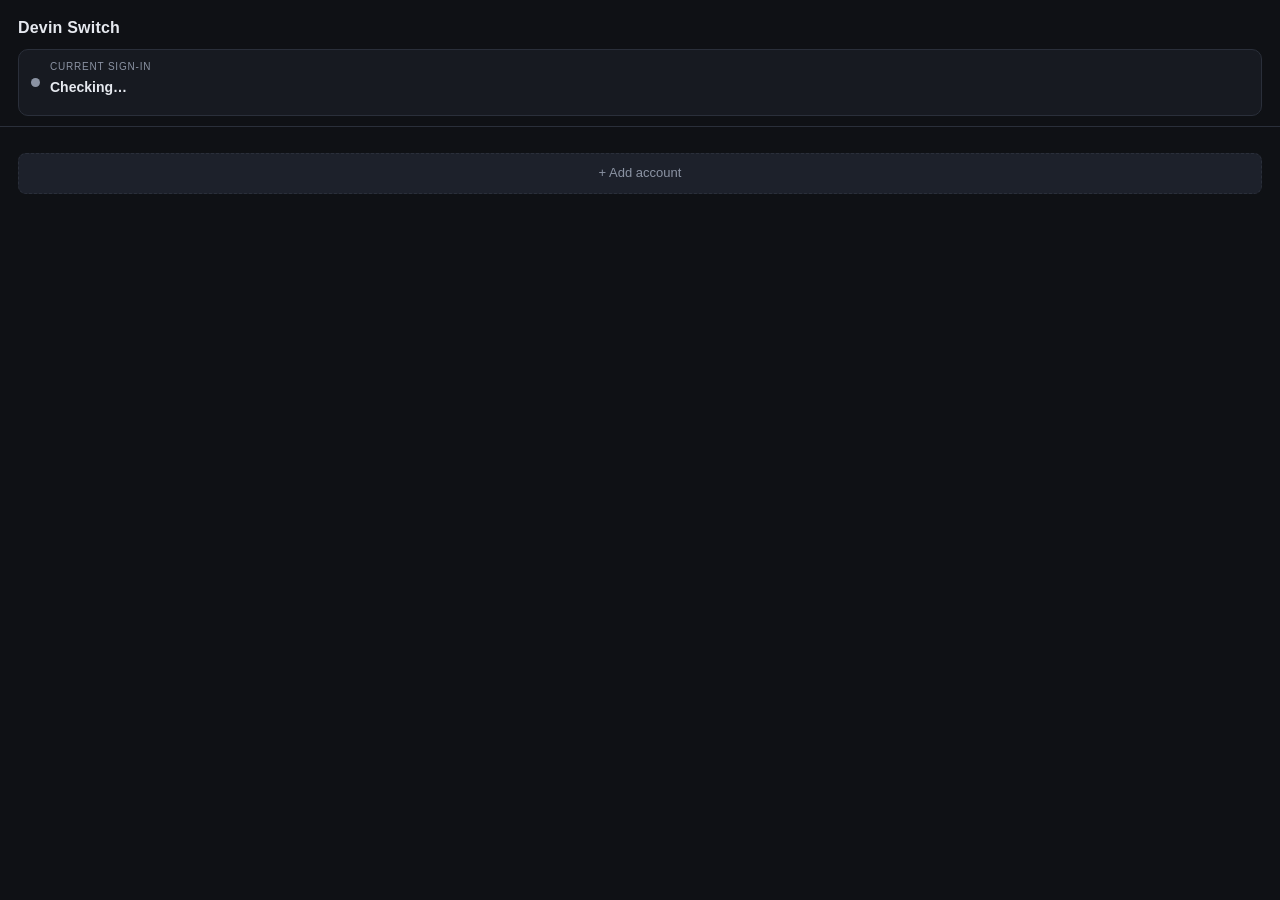
==== src/index.html @ ec108eb2 "fix: label the current-sign-in banner so it doesn't read as a profile card The top banner shows the " ====
<!doctype html>
<html lang="en">
<head>
  <meta charset="utf-8">
  <meta name="viewport" content="width=device-width, initial-scale=1">
  <title>Devin Switch</title>
  <link rel="stylesheet" href="styles.css">
</head>
<body>
  <header>
    <h1>Devin Switch</h1>
    <div id="current" class="current">
      <span class="dot" id="currentDot"></span>
      <div class="current-text">
        <div id="currentTag" class="curtag">CURRENT SIGN-IN</div>
        <div id="currentLabel">Checking…</div>
        <div id="currentSub" class="sub"></div>
        <div id="currentQuota" class="quota"></div>
      </div>
    </div>
  </header>

  <main>
    <div id="warnBanner" class="warn hidden"></div>
    <section id="profiles" class="profiles"></section>
    <button id="addBtn" class="add">+ Add account</button>
  </main>

  <!-- Add account sheet -->
  <div id="sheet" class="sheet hidden">
    <div class="sheet-card">
      <h2>Add account</h2>

      <div class="tabs">
        <button class="tab active" data-tab="login">Browser sign-in</button>
        <button class="tab" data-tab="current">Save current</button>
        <button class="tab" data-tab="token">Paste token</button>
      </div>

      <div class="tabpane" id="tab-login">
        <p class="hint">Sign in with a browser. The page asks which account to
        use — your existing devin.ai session won't auto-apply. You may open
        the link in any browser or an incognito window.</p>
        <p class="hint">The new profile is named after the account's email —
        rename it from the card afterwards if you like.</p>
        <button id="startLogin" class="primary">Start sign-in</button>
        <div id="loginWait" class="hidden">
          <p class="wait-text">Waiting for sign-in…</p>
          <div class="linkrow">
            <input id="loginUrl" readonly>
            <button id="copyUrl">Copy</button>
            <button id="openUrl">Open</button>
          </div>
          <details class="manual">
            <summary>Or run in a terminal instead</summary>
            <code id="loginHint"></code>
          </details>
          <button id="cancelLogin" class="ghost">Cancel</button>
        </div>
      </div>

      <div class="tabpane hidden" id="tab-current">
        <p class="hint">Save the account the devin CLI is signed in as right
        now. It's named after the account's email automatically.</p>
        <button id="saveCurrent" class="primary">Save current sign-in</button>
      </div>

      <div class="tabpane hidden" id="tab-token">
        <p class="hint">Paste a <code>devin-session-token$…</code> from the
        sign-in page of a logged-in devin.ai session (any browser profile).</p>
        <div class="field">
          <label>Token</label>
          <input id="tokenValue" placeholder="devin-session-token$…" autocomplete="off">
        </div>
        <button id="saveToken" class="primary">Save token</button>
      </div>

      <button id="closeSheet" class="close">✕</button>
    </div>
  </div>

  <div id="toast" class="toast hidden"></div>
  <script src="app.js"></script>
</body>
</html>
---- src/styles.css ----
:root {
  --bg: #0f1115;
  --card: #171a21;
  --card2: #1d212b;
  --border: #2a2f3a;
  --text: #e6e9ef;
  --sub: #8b93a3;
  --accent: #5b6cff;
  --accent2: #7c86ff;
  --green: #3fb950;
  --amber: #d29922;
  --red: #f85149;
}

* { box-sizing: border-box; }
html, body { margin: 0; height: 100%; }
body {
  background: var(--bg);
  color: var(--text);
  font: 14px/1.45 -apple-system, "SF Pro", "Segoe UI", Roboto, sans-serif;
  display: flex;
  flex-direction: column;
}
.hidden { display: none !important; }

header {
  padding: 16px 18px 10px;
  border-bottom: 1px solid var(--border);
}
h1 { font-size: 16px; margin: 0 0 10px; font-weight: 600; letter-spacing: .2px; }

.current {
  display: flex; align-items: center; gap: 10px;
  background: var(--card); border: 1px solid var(--border);
  border-radius: 10px; padding: 10px 12px;
}
.dot { width: 9px; height: 9px; border-radius: 50%; background: var(--sub); flex: none; }
.dot.on { background: var(--green); }
.current-text { min-width: 0; }
.curtag {
  font-size: 10px; letter-spacing: .08em; color: var(--sub);
  margin-bottom: 2px;
}
#currentLabel { font-weight: 600; }
.sub { color: var(--sub); font-size: 12px; overflow: hidden; text-overflow: ellipsis; white-space: nowrap; }

.quota { margin-top: 8px; }
.qrow {
  display: flex; align-items: center; gap: 8px;
  font-size: 11px; margin-bottom: 5px;
}
.qlab { width: 42px; flex: none; color: var(--sub); }
.qbar {
  flex: 0 0 90px; height: 6px; border-radius: 3px;
  background: rgba(128,140,160,.18); overflow: hidden;
}
.qbar > i { display: block; height: 100%; border-radius: 3px; }
.qbar > i.ok { background: var(--green); }
.qbar > i.warn { background: var(--amber); }
.qbar > i.low { background: var(--red); }
.qval { color: var(--sub); white-space: nowrap; }
.qfoot { font-size: 11px; color: var(--sub); margin-top: 2px; }

main { padding: 14px 18px; overflow-y: auto; flex: 1; }

.warn {
  background: rgba(210,153,34,.12); border: 1px solid rgba(210,153,34,.4);
  color: #e8c268; border-radius: 8px; padding: 9px 12px; margin-bottom: 12px;
  font-size: 12.5px;
}

.profiles { display: flex; flex-direction: column; gap: 10px; }
.profile {
  background: var(--card); border: 1px solid var(--border);
  border-radius: 10px; padding: 12px 14px;
}
.profile.active { border-color: rgba(63,185,80,.55); }
.profile .top { display: flex; align-items: center; gap: 8px; }
.profile .name { font-weight: 600; }
.badge {
  font-size: 10.5px; padding: 1px 7px; border-radius: 20px;
  background: rgba(63,185,80,.15); color: var(--green);
  border: 1px solid rgba(63,185,80,.4); font-weight: 600;
}
.profile .meta { color: var(--sub); font-size: 12.5px; margin-top: 3px; }
.profile .note { color: var(--sub); font-size: 12px; margin-top: 4px; font-style: italic; }
.actions { display: flex; gap: 8px; margin-top: 10px; }

button {
  font: inherit; color: var(--text); background: var(--card2);
  border: 1px solid var(--border); border-radius: 8px;
  padding: 6px 12px; cursor: pointer; font-size: 12.5px;
}
button:hover { border-color: #3a4152; background: #232834; }
button.primary, button.use { background: var(--accent); border-color: var(--accent); color: #fff; }
button.primary:hover, button.use:hover { background: var(--accent2); border-color: var(--accent2); }
button.danger { color: #ff8a80; }
button.danger:hover { border-color: var(--red); }
button.ghost { background: transparent; }
button:disabled { opacity: .5; cursor: default; }

.add {
  width: 100%; margin-top: 12px; padding: 10px;
  border-style: dashed; color: var(--sub); font-size: 13px;
}
.add:hover { color: var(--text); }

.sheet {
  position: fixed; inset: 0; background: rgba(0,0,0,.55);
  display: grid; place-items: center; z-index: 10;
}
.sheet-card {
  position: relative; width: 440px; max-width: 92vw;
  background: var(--card); border: 1px solid var(--border);
  border-radius: 12px; padding: 18px;
}
.sheet-card h2 { margin: 0 0 12px; font-size: 15px; }
.sheet-card .close {
  position: absolute; top: 12px; right: 12px;
  border: none; background: none; color: var(--sub); font-size: 14px;
}
.tabs { display: flex; gap: 6px; margin-bottom: 12px; }
.tab { font-size: 12px; padding: 5px 10px; }
.tab.active { border-color: var(--accent); color: var(--accent2); }
.hint { color: var(--sub); font-size: 12.5px; margin: 0 0 12px; }
.hint code { color: var(--text); }
.field { margin-bottom: 10px; }
.field label { display: block; font-size: 12px; color: var(--sub); margin-bottom: 4px; }
.field input {
  width: 100%; background: var(--bg); color: var(--text);
  border: 1px solid var(--border); border-radius: 7px; padding: 7px 10px;
  font: inherit; font-size: 13px;
}
.field input:focus { outline: none; border-color: var(--accent); }

.wait-text { color: var(--amber); font-size: 13px; margin: 12px 0 8px; }
.linkrow { display: flex; gap: 6px; }
.linkrow input {
  flex: 1; min-width: 0; background: var(--bg); color: var(--sub);
  border: 1px solid var(--border); border-radius: 7px; padding: 6px 8px;
  font-size: 11px; font-family: ui-monospace, monospace;
}
details.manual { margin: 12px 0; font-size: 12px; color: var(--sub); }
details.manual code {
  display: block; margin-top: 6px; padding: 8px; background: var(--bg);
  border-radius: 6px; font-size: 11px; word-break: break-all; user-select: all;
}

.toast {
  position: fixed; bottom: 18px; left: 50%; transform: translateX(-50%);
  background: var(--card2); border: 1px solid var(--border);
  border-radius: 8px; padding: 9px 16px; font-size: 13px; z-index: 20;
  max-width: 90vw;
}
.toast.err { border-color: rgba(248,81,73,.5); color: #ff9d95; }
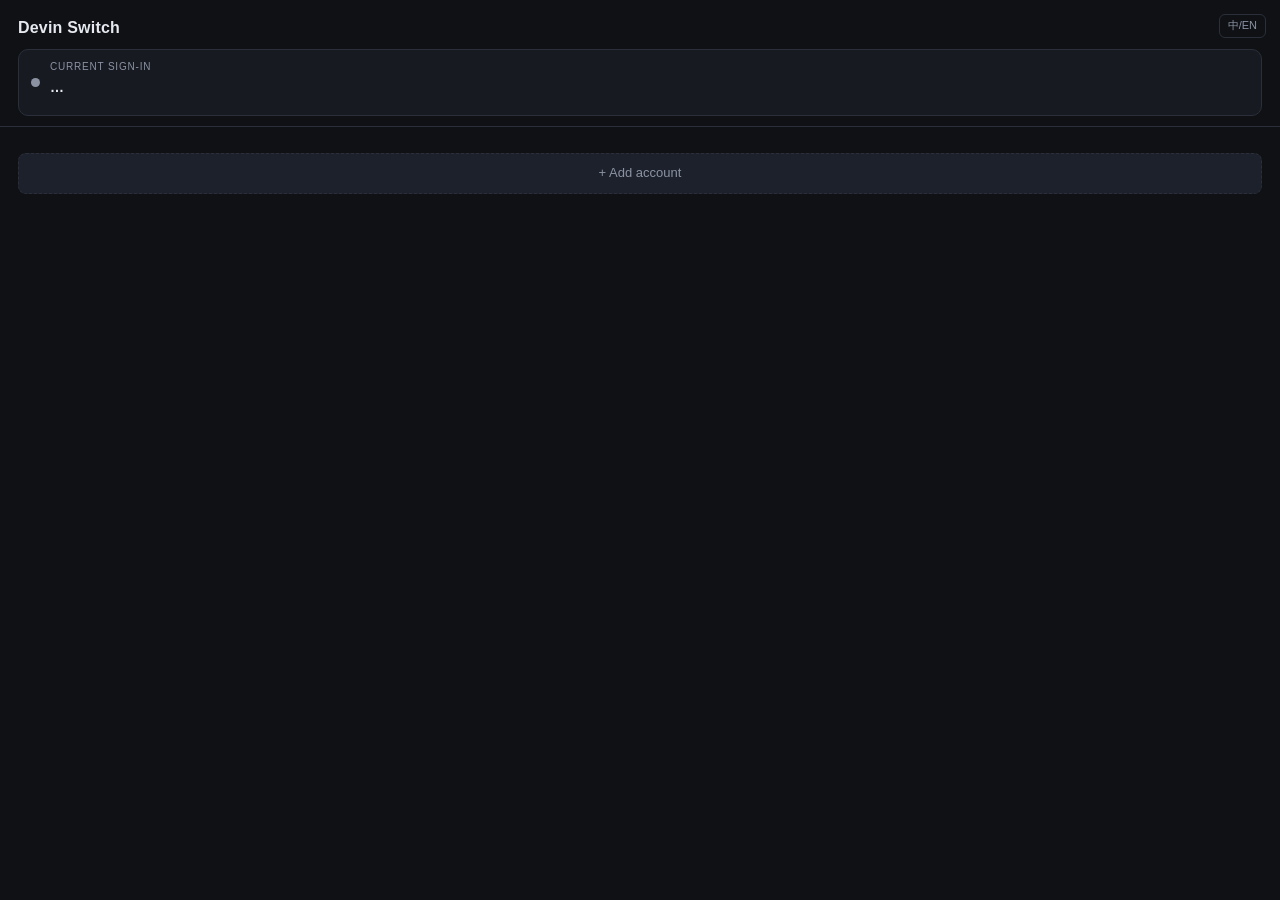
==== commit 850ed7d0: "feat: real manual login URL for dsw + zh/en UI toggle - dsw login now runs the CLI's true manual flo" ====
--- a/src/index.html
+++ b/src/index.html
@@ -9,11 +9,12 @@
 <body>
   <header>
     <h1>Devin Switch</h1>
+    <button id="langBtn" class="lang">中/EN</button>
     <div id="current" class="current">
       <span class="dot" id="currentDot"></span>
       <div class="current-text">
-        <div id="currentTag" class="curtag">CURRENT SIGN-IN</div>
-        <div id="currentLabel">Checking…</div>
+        <div id="currentTag" class="curtag" data-i18n="currentTag">CURRENT SIGN-IN</div>
+        <div id="currentLabel">…</div>
         <div id="currentSub" class="sub"></div>
         <div id="currentQuota" class="quota"></div>
       </div>
@@ -23,56 +24,57 @@
   <main>
     <div id="warnBanner" class="warn hidden"></div>
     <section id="profiles" class="profiles"></section>
-    <button id="addBtn" class="add">+ Add account</button>
+    <button id="addBtn" class="add" data-i18n="addAccount">+ Add account</button>
   </main>
 
   <!-- Add account sheet -->
   <div id="sheet" class="sheet hidden">
     <div class="sheet-card">
-      <h2>Add account</h2>
+      <h2 data-i18n="addTitle">Add account</h2>
 
       <div class="tabs">
-        <button class="tab active" data-tab="login">Browser sign-in</button>
-        <button class="tab" data-tab="current">Save current</button>
-        <button class="tab" data-tab="token">Paste token</button>
+        <button class="tab active" data-tab="login" data-i18n="tabLogin">Browser sign-in</button>
+        <button class="tab" data-tab="current" data-i18n="tabCurrent">Save current</button>
+        <button class="tab" data-tab="token" data-i18n="tabToken">Paste token</button>
       </div>
 
       <div class="tabpane" id="tab-login">
-        <p class="hint">Sign in with a browser. The page asks which account to
-        use — your existing devin.ai session won't auto-apply. You may open
-        the link in any browser or an incognito window.</p>
-        <p class="hint">The new profile is named after the account's email —
-        rename it from the card afterwards if you like.</p>
-        <button id="startLogin" class="primary">Start sign-in</button>
+        <p class="hint" data-i18n="loginHint">Sign in with a browser. The page asks which
+        account to use — your existing devin.ai session won't auto-apply.
+        Open the link in any browser or an incognito window.</p>
+        <p class="hint" data-i18n="loginName">The profile is named after the account's
+        email — rename it from the card afterwards.</p>
+        <button id="startLogin" class="primary" data-i18n="startLogin">Start sign-in</button>
         <div id="loginWait" class="hidden">
-          <p class="wait-text">Waiting for sign-in…</p>
+          <p class="wait-text" data-i18n="waiting">Waiting for sign-in…</p>
           <div class="linkrow">
             <input id="loginUrl" readonly>
-            <button id="copyUrl">Copy</button>
-            <button id="openUrl">Open</button>
+            <button id="copyUrl" data-i18n="copy">Copy</button>
+            <button id="openUrl" data-i18n="open">Open</button>
           </div>
           <details class="manual">
-            <summary>Or run in a terminal instead</summary>
+            <summary data-i18n="terminalInstead">Or run in a terminal instead</summary>
             <code id="loginHint"></code>
           </details>
-          <button id="cancelLogin" class="ghost">Cancel</button>
+          <button id="cancelLogin" class="ghost" data-i18n="cancel">Cancel</button>
         </div>
       </div>
 
       <div class="tabpane hidden" id="tab-current">
-        <p class="hint">Save the account the devin CLI is signed in as right
-        now. It's named after the account's email automatically.</p>
-        <button id="saveCurrent" class="primary">Save current sign-in</button>
+        <p class="hint" data-i18n="currentHint">Save the account the devin CLI is signed
+        in as right now. It's named after the account's email automatically.</p>
+        <button id="saveCurrent" class="primary" data-i18n="saveCurrent">Save current sign-in</button>
       </div>
 
       <div class="tabpane hidden" id="tab-token">
-        <p class="hint">Paste a <code>devin-session-token$…</code> from the
-        sign-in page of a logged-in devin.ai session (any browser profile).</p>
+        <p class="hint" data-i18n="tokenHint">Paste a session token
+        (devin-session-token$…) — e.g. the windsurf_api_key from an
+        existing credentials.toml.</p>
         <div class="field">
           <label>Token</label>
           <input id="tokenValue" placeholder="devin-session-token$…" autocomplete="off">
         </div>
-        <button id="saveToken" class="primary">Save token</button>
+        <button id="saveToken" class="primary" data-i18n="saveToken">Save token</button>
       </div>
 
       <button id="closeSheet" class="close">✕</button>
--- a/src/styles.css
+++ b/src/styles.css
@@ -28,6 +28,14 @@
   border-bottom: 1px solid var(--border);
 }
 h1 { font-size: 16px; margin: 0 0 10px; font-weight: 600; letter-spacing: .2px; }
+header { position: relative; }
+.lang {
+  position: absolute; top: 14px; right: 14px;
+  font-size: 11px; padding: 3px 8px; border-radius: 6px;
+  background: transparent; border: 1px solid var(--border);
+  color: var(--sub); cursor: pointer;
+}
+.lang:hover { color: var(--text); border-color: var(--sub); }
 
 .current {
   display: flex; align-items: center; gap: 10px;
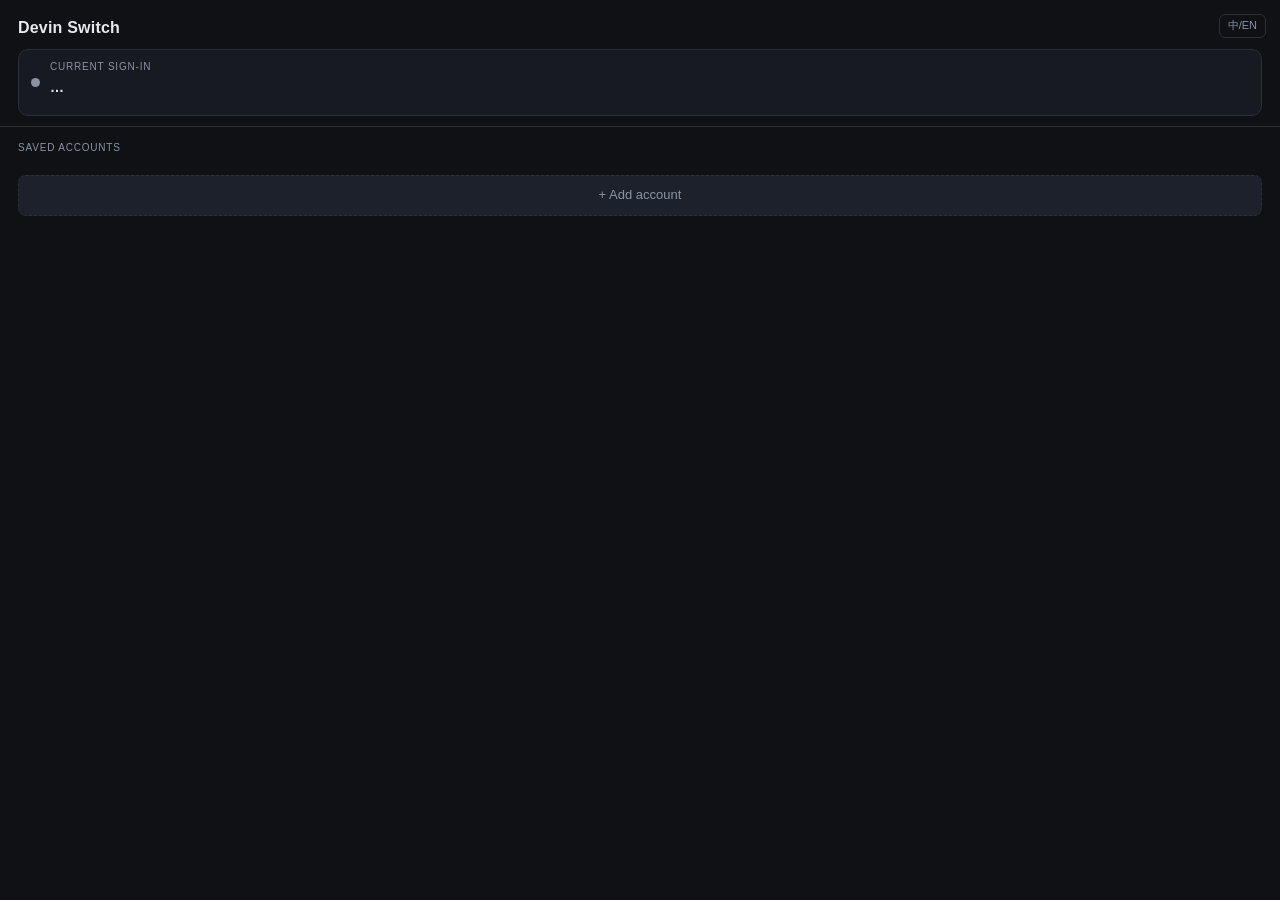
==== commit 60d2afd6: "feat: clarify saved accounts vs live sign-in "Profile" and "account" were used interchangeably for t" ====
--- a/src/index.html
+++ b/src/index.html
@@ -23,6 +23,7 @@
 
   <main>
     <div id="warnBanner" class="warn hidden"></div>
+    <div class="sectag" data-i18n="savedAccounts">SAVED ACCOUNTS</div>
     <section id="profiles" class="profiles"></section>
     <button id="addBtn" class="add" data-i18n="addAccount">+ Add account</button>
   </main>
@@ -42,7 +43,7 @@
         <p class="hint" data-i18n="loginHint">Sign in with a browser. The page asks which
         account to use — your existing devin.ai session won't auto-apply.
         Open the link in any browser or an incognito window.</p>
-        <p class="hint" data-i18n="loginName">The profile is named after the account's
+        <p class="hint" data-i18n="loginName">The account is named after its
         email — rename it from the card afterwards.</p>
         <button id="startLogin" class="primary" data-i18n="startLogin">Start sign-in</button>
         <div id="loginWait" class="hidden">
@@ -67,14 +68,20 @@
       </div>
 
       <div class="tabpane hidden" id="tab-token">
-        <p class="hint" data-i18n="tokenHint">Paste a session token
-        (devin-session-token$…) — e.g. the windsurf_api_key from an
-        existing credentials.toml.</p>
+        <p class="hint" data-i18n="tokenHint">Get a sign-in link, open it in
+        any browser — the page shows a code after sign-in. Paste the code
+        (or a devin-session-token$…) below.</p>
+        <button id="tokenLink" class="ghost" data-i18n="getLink">Get sign-in link</button>
+        <div id="tokenLinkRow" class="linkrow hidden" style="margin:8px 0">
+          <input id="tokenUrl" readonly>
+          <button id="copyTokenUrl" data-i18n="copy">Copy</button>
+          <button id="openTokenUrl" data-i18n="open">Open</button>
+        </div>
         <div class="field">
-          <label>Token</label>
-          <input id="tokenValue" placeholder="devin-session-token$…" autocomplete="off">
+          <label data-i18n="codeOrToken">Code or token</label>
+          <input id="tokenValue" placeholder="code or devin-session-token$…" autocomplete="off">
         </div>
-        <button id="saveToken" class="primary" data-i18n="saveToken">Save token</button>
+        <button id="saveToken" class="primary" data-i18n="saveToken">Save</button>
       </div>
 
       <button id="closeSheet" class="close">✕</button>
--- a/src/styles.css
+++ b/src/styles.css
@@ -77,7 +77,12 @@
   font-size: 12.5px;
 }
 
+.sectag {
+  font-size: 10px; letter-spacing: .08em; color: var(--sub);
+  margin: 0 0 8px;
+}
 .profiles { display: flex; flex-direction: column; gap: 10px; }
+.profiles .empty { text-align: center; margin: 18px 0 6px; }
 .profile {
   background: var(--card); border: 1px solid var(--border);
   border-radius: 10px; padding: 12px 14px;
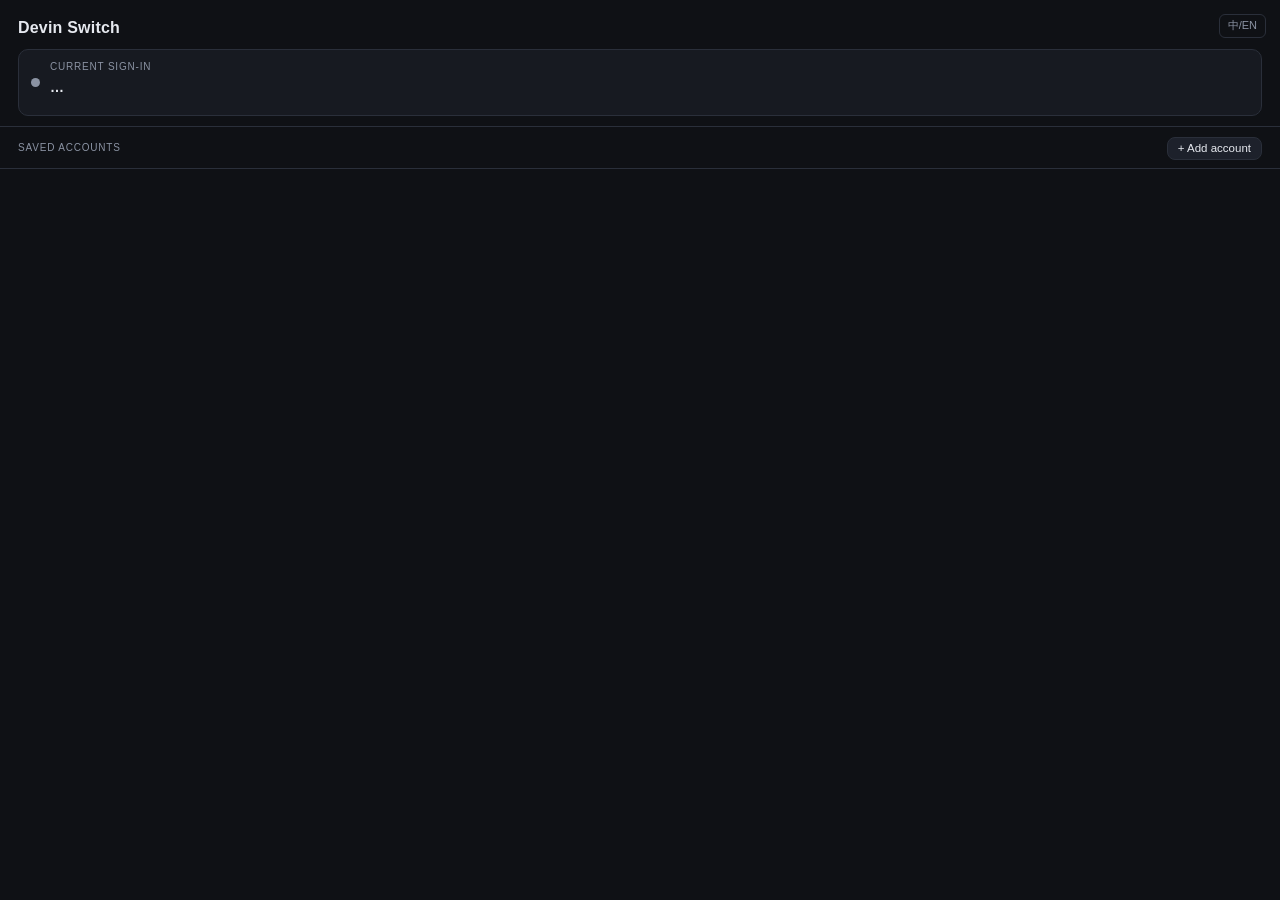
==== commit 4a8a0411: "feat: pin the saved-accounts bar with + Add account; theme the scrollbar The add button lived at the" ====
--- a/src/index.html
+++ b/src/index.html
@@ -21,11 +21,13 @@
     </div>
   </header>
 
+  <div class="sectag">
+    <span data-i18n="savedAccounts">SAVED ACCOUNTS</span>
+    <button id="addBtn" data-i18n="addAccount">+ Add account</button>
+  </div>
   <main>
     <div id="warnBanner" class="warn hidden"></div>
-    <div class="sectag" data-i18n="savedAccounts">SAVED ACCOUNTS</div>
     <section id="profiles" class="profiles"></section>
-    <button id="addBtn" class="add" data-i18n="addAccount">+ Add account</button>
   </main>
 
   <!-- Add account sheet -->
@@ -40,9 +42,8 @@
       </div>
 
       <div class="tabpane" id="tab-login">
-        <p class="hint" data-i18n="loginHint">Sign in with a browser. The page asks which
-        account to use — your existing devin.ai session won't auto-apply.
-        Open the link in any browser or an incognito window.</p>
+        <p class="hint" data-i18n="loginHint">Sign in via your browser — it uses the
+        devin account already signed in there, if any.</p>
         <p class="hint" data-i18n="loginName">The account is named after its
         email — rename it from the card afterwards.</p>
         <button id="startLogin" class="primary" data-i18n="startLogin">Start sign-in</button>
@@ -79,9 +80,15 @@
         </div>
         <div class="field">
           <label data-i18n="codeOrToken">Code or token</label>
-          <input id="tokenValue" placeholder="code or devin-session-token$…" autocomplete="off">
+          <input id="tokenValue" type="password" placeholder="code or devin-session-token$…" autocomplete="off">
         </div>
         <button id="saveToken" class="primary" data-i18n="saveToken">Save</button>
+      </div>
+
+      <div class="logoutrow">
+        <span class="sub" data-i18n="logoutHint">To sign in with a different devin account, sign out in your browser first:</span>
+        <button id="openLogout" data-i18n="openLogout">Sign out in default browser</button>
+        <button id="copyLogout" class="ghost" data-i18n="copyLogout">Copy sign-out link</button>
       </div>
 
       <button id="closeSheet" class="close">✕</button>
--- a/src/styles.css
+++ b/src/styles.css
@@ -23,6 +23,14 @@
 }
 .hidden { display: none !important; }
 
+/* thin dark scrollbar — the default WebView2 one clashes with the theme */
+::-webkit-scrollbar { width: 8px; }
+::-webkit-scrollbar-track { background: transparent; }
+::-webkit-scrollbar-thumb {
+  background: var(--border); border-radius: 4px;
+}
+::-webkit-scrollbar-thumb:hover { background: var(--sub); }
+
 header {
   padding: 16px 18px 10px;
   border-bottom: 1px solid var(--border);
@@ -52,6 +60,9 @@
 #currentLabel { font-weight: 600; }
 .sub { color: var(--sub); font-size: 12px; overflow: hidden; text-overflow: ellipsis; white-space: nowrap; }
 
+.quota-wrap { display: flex; align-items: flex-start; gap: 4px; margin-top: 8px; }
+.quota-wrap .quota { flex: 1; min-width: 0; margin-top: 0; }
+.quota-wrap .icobtn { margin-left: 0; }
 .quota { margin-top: 8px; }
 .qrow {
   display: flex; align-items: center; gap: 8px;
@@ -66,7 +77,9 @@
 .qbar > i.ok { background: var(--green); }
 .qbar > i.warn { background: var(--amber); }
 .qbar > i.low { background: var(--red); }
+.qbar > i.mut { background: var(--sub); opacity: .45; }
 .qval { color: var(--sub); white-space: nowrap; }
+.reset { font-variant-numeric: tabular-nums; }
 .qfoot { font-size: 11px; color: var(--sub); margin-top: 2px; }
 
 main { padding: 14px 18px; overflow-y: auto; flex: 1; }
@@ -77,10 +90,15 @@
   font-size: 12.5px;
 }
 
+/* fixed section bar — sits above the scrollable list so + Add account
+   is always reachable no matter how many cards there are */
 .sectag {
+  display: flex; align-items: center;
   font-size: 10px; letter-spacing: .08em; color: var(--sub);
-  margin: 0 0 8px;
-}
+  padding: 10px 18px 8px;
+  border-bottom: 1px solid var(--border);
+}
+#addBtn { margin-left: auto; padding: 2px 10px; font-size: 11.5px; }
 .profiles { display: flex; flex-direction: column; gap: 10px; }
 .profiles .empty { text-align: center; margin: 18px 0 6px; }
 .profile {
@@ -90,6 +108,17 @@
 .profile.active { border-color: rgba(63,185,80,.55); }
 .profile .top { display: flex; align-items: center; gap: 8px; }
 .profile .name { font-weight: 600; }
+.profile.switchable { cursor: pointer; }
+.icobtn {
+  margin-left: auto; padding: 1px 6px; font-size: 12px;
+  background: transparent; border-color: transparent; color: var(--sub);
+}
+.icobtn:hover { color: var(--text); border-color: var(--border); }
+.rename-in {
+  font: inherit; font-weight: 600; width: 16ch;
+  background: var(--bg); color: var(--text);
+  border: 1px solid var(--accent); border-radius: 6px; padding: 0 6px;
+}
 .badge {
   font-size: 10.5px; padding: 1px 7px; border-radius: 20px;
   background: rgba(63,185,80,.15); color: var(--green);
@@ -109,14 +138,17 @@
 button.primary:hover, button.use:hover { background: var(--accent2); border-color: var(--accent2); }
 button.danger { color: #ff8a80; }
 button.danger:hover { border-color: var(--red); }
+button.danger.armed {
+  background: var(--red); border-color: var(--red); color: #fff;
+}
 button.ghost { background: transparent; }
 button:disabled { opacity: .5; cursor: default; }
 
-.add {
-  width: 100%; margin-top: 12px; padding: 10px;
-  border-style: dashed; color: var(--sub); font-size: 13px;
-}
-.add:hover { color: var(--text); }
+/* pending state — set by pend() while an action is in flight */
+.busy { opacity: .55; pointer-events: none; }
+button.busy { cursor: progress; }
+.icobtn.busy { animation: spin .8s linear infinite; }
+@keyframes spin { to { transform: rotate(360deg); } }
 
 .sheet {
   position: fixed; inset: 0; background: rgba(0,0,0,.55);
@@ -148,6 +180,12 @@
 
 .wait-text { color: var(--amber); font-size: 13px; margin: 12px 0 8px; }
 .linkrow { display: flex; gap: 6px; }
+.logoutrow {
+  display: flex; align-items: center; gap: 8px; flex-wrap: wrap;
+  margin-top: 14px; padding-top: 10px;
+  border-top: 1px solid var(--border);
+}
+.logoutrow .sub { flex: 1; white-space: normal; }
 .linkrow input {
   flex: 1; min-width: 0; background: var(--bg); color: var(--sub);
   border: 1px solid var(--border); border-radius: 7px; padding: 6px 8px;
@@ -163,6 +201,10 @@
   position: fixed; bottom: 18px; left: 50%; transform: translateX(-50%);
   background: var(--card2); border: 1px solid var(--border);
   border-radius: 8px; padding: 9px 16px; font-size: 13px; z-index: 20;
-  max-width: 90vw;
+  max-width: 90vw; user-select: text; cursor: default;
 }
 .toast.err { border-color: rgba(248,81,73,.5); color: #ff9d95; }
+.toast .tx {
+  border: none; background: none; color: inherit;
+  padding: 0 0 0 10px; font-size: 12px;
+}
